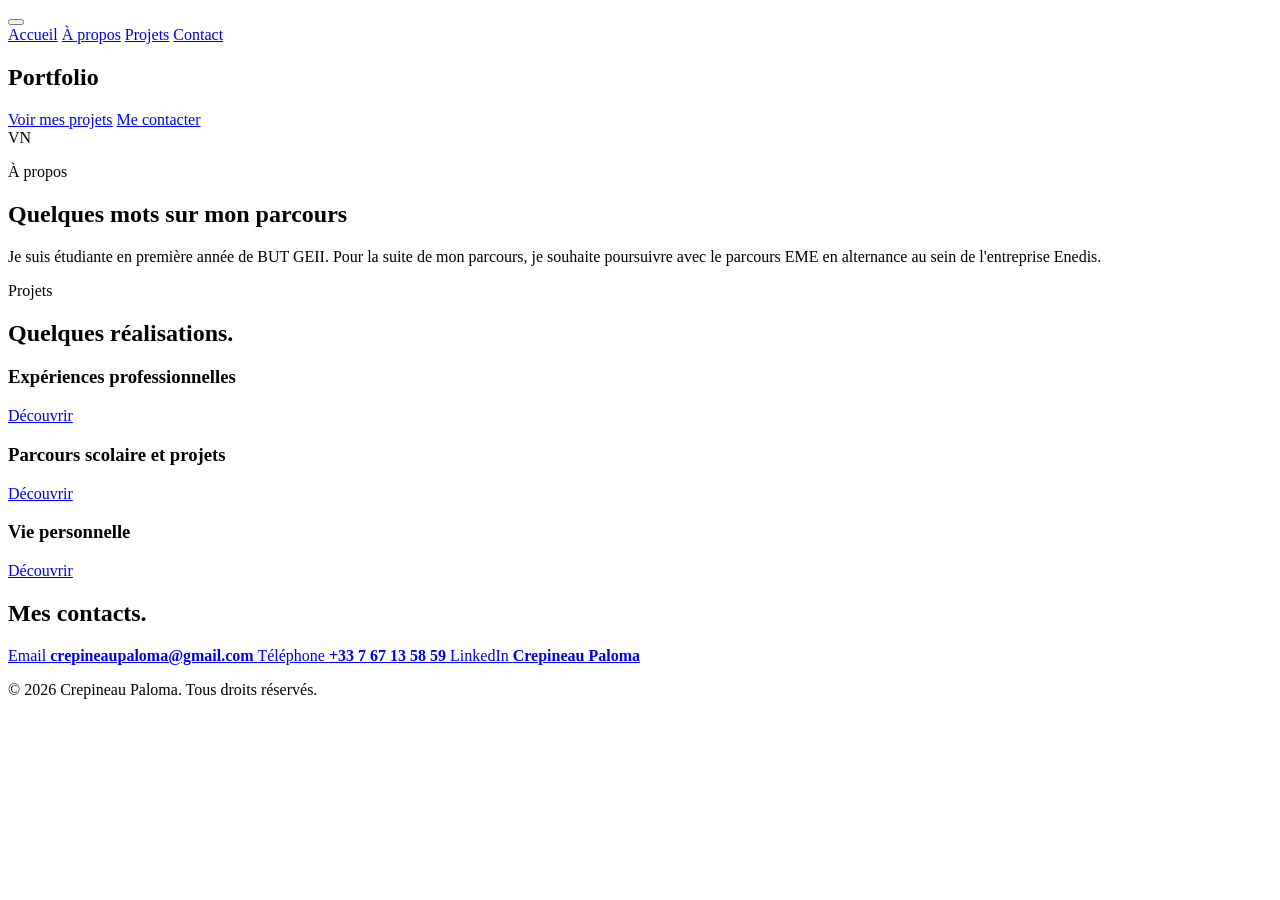
==== index.html @ dc156ab0 "Add files via upload" ====
﻿<!DOCTYPE html>
<html lang="fr">
<head>
  <meta charset="UTF-8">
  <meta name="viewport" content="width=device-width, initial-scale=1.0">
  <title>Mon Portfolio</title>
  <link rel="preconnect" href="https://fonts.googleapis.com">
  <link rel="preconnect" href="https://fonts.gstatic.com" crossorigin>
  <link href="https://fonts.googleapis.com/css2?family=Inter:wght@400;500;600;700;800&display=swap" rel="stylesheet">
  <link rel="stylesheet" href="style.css">
</head>
<body>
  <header class="site-header">
    <a class="logo" href="#accueil"></a>

    <button class="menu-toggle" type="button" aria-label="Ouvrir le menu" aria-expanded="false">
      <span></span>
      <span></span>
      <span></span>
    </button>

    <nav class="nav">
      <a href="#accueil">Accueil</a>
      <a href="#apropos">À propos</a>
      <a href="#projets">Projets</a>
      <a href="#contact">Contact</a>
    </nav>
  </header>

  <main>
    <section class="hero" id="accueil">
      <div class="hero-content">
        <p class="eyebrow"></p>
        <h1>Portfolio<span>
          
        </span></h1>
        <p class="hero-text">
          
        </p>
        <div class="hero-actions">
          <a class="button primary" href="#projets">Voir mes projets</a>
          <a class="button secondary" href="#contact">Me contacter</a>
        </div>
      </div>

      <div class="hero-visual" aria-label="Portrait ou image de présentation">
        <div class="portrait">
          <span>VN</span>
        </div>
      </div>
    </section>

    <section class="section about" id="apropos">
      <div class="section-heading">
        <p class="eyebrow">À propos</p>
        <h2>Quelques mots sur mon parcours</h2>
      </div>

      <div class="about-grid">
        <div>
          <p>
            Je suis étudiante en première année de BUT GEII. Pour la suite de mon parcours,
            je souhaite poursuivre avec le parcours EME en alternance au sein de l'entreprise Enedis.
          </p>
          <p>
            
          </p>
        </div>

        <div class="skills">
          
        </div>
      </div>
    </section>

    <section class="section projects" id="projets">
      <div class="section-heading">
        <p class="eyebrow">Projets</p>
        <h2>Quelques réalisations.</h2>
      </div>

      <div class="project-grid">
        <article class="project-card">
          <div class="project-image project-one"></div>
          <div class="project-body">
            <h3>Expériences professionnelles</h3>
            <p></p>
            <a href="site-vitrine.html">Découvrir</a>
          </div>
        </article>

        <article class="project-card">
          <div class="project-image project-two"></div>
          <div class="project-body">
            <h3>Parcours scolaire et projets</h3>
            <p></p>
            <a href="application-web.html">Découvrir</a>
          </div>
        </article>

        <article class="project-card">
          <div class="project-image project-three"></div>
          <div class="project-body">
            <h3>Vie personnelle</h3>
            <p></p>
            <a href="identite-visuelle.html">Découvrir</a>
          </div>
        </article>
      </div>
    </section>

    <section class="section contact" id="contact">
      <div class="contact-panel">
        <div>
          <p class="eyebrow"></p>
          <h2>Mes contacts.</h2>
          <p>
            
          </p>
        </div>

        <div class="contact-list">
          <a class="contact-item" href="mailto:votre.email@example.com">
            <span>Email</span>
            <strong>crepineaupaloma@gmail.com</strong>
          </a>

          <a class="contact-item" href="tel:+337 67 135859">
            <span>Téléphone</span>
            <strong>+33 7 67 13 58 59</strong>
          </a>

          <a class="contact-item" href="https://www.linkedin.com/in/palomacrepineau03/?skipRedirect=true" target="_blank" rel="noreferrer">
            <span>LinkedIn</span>
            <strong>Crepineau Paloma</strong>
          </a>
        </div>
      </div>
    </section>
  </main>

  <footer class="footer">
    <p>© 2026 Crepineau Paloma. Tous droits réservés.</p>
  </footer>

  <script src="script.js"></script>
</body>
</html>
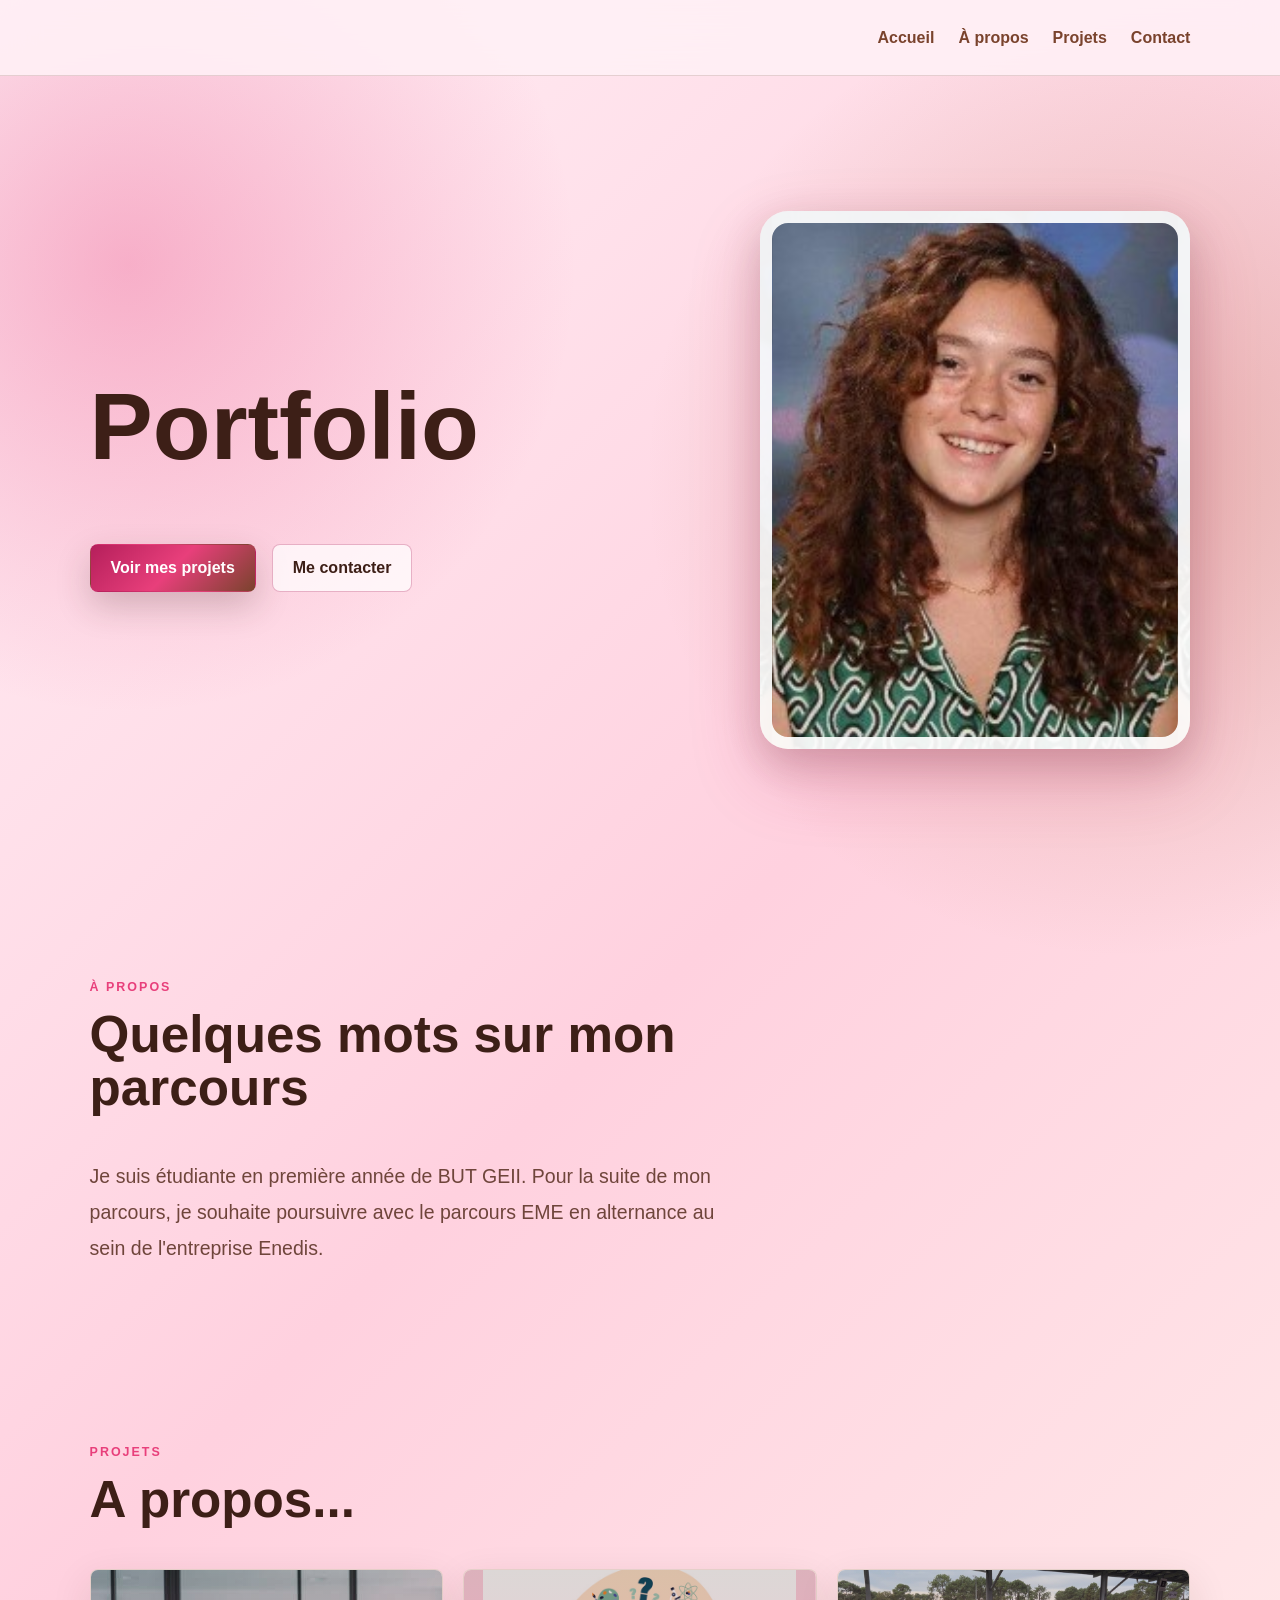
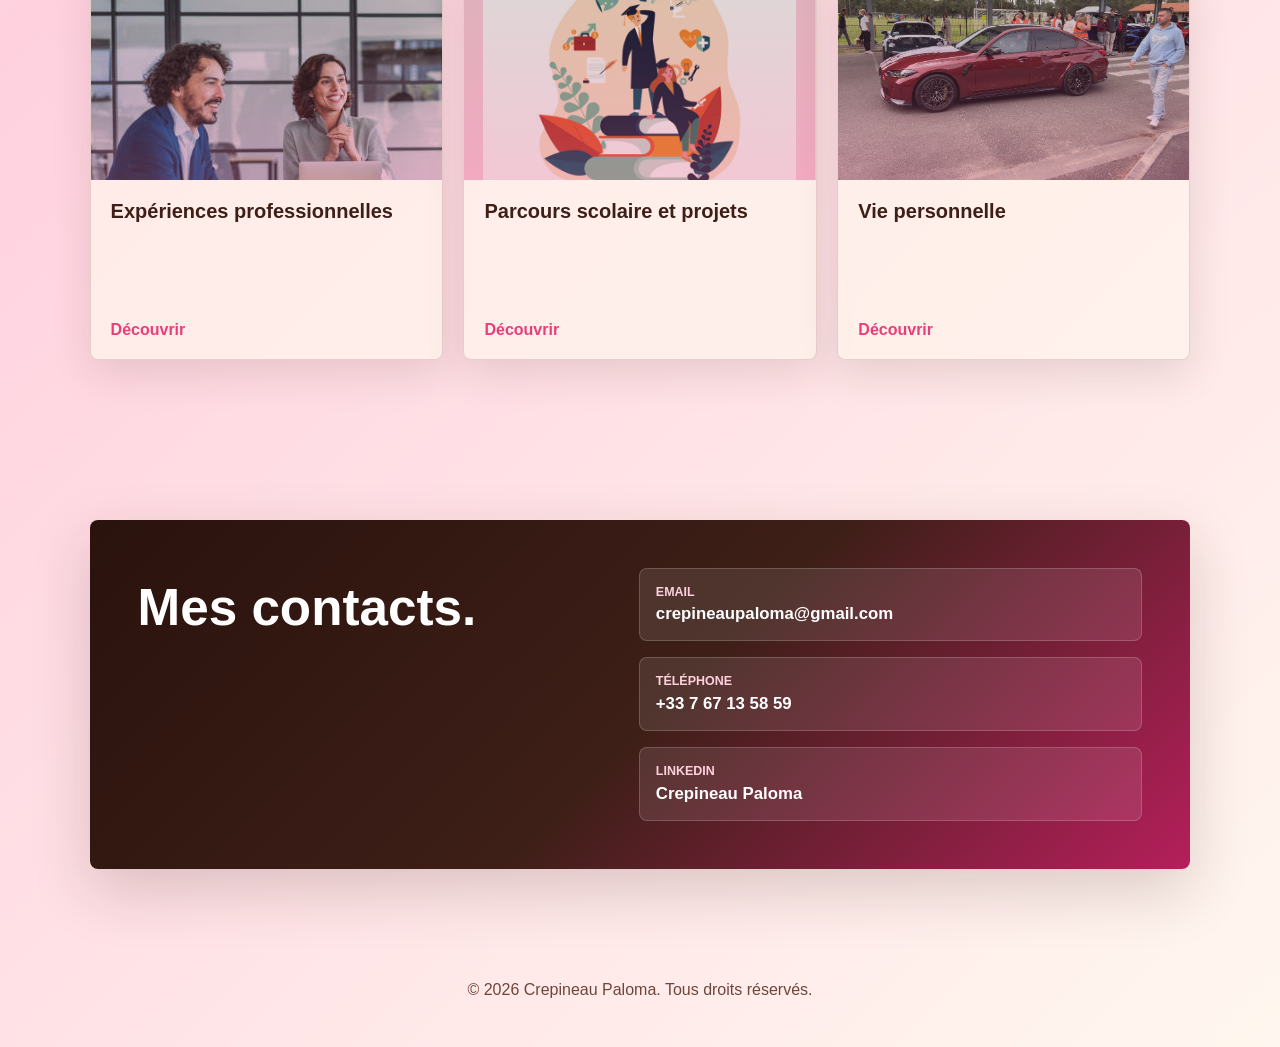
==== commit e943e426: "Update project section heading in index.html" ====
--- a/index.html
+++ b/index.html
@@ -1,149 +1,149 @@
-﻿<!DOCTYPE html>
-<html lang="fr">
-<head>
-  <meta charset="UTF-8">
-  <meta name="viewport" content="width=device-width, initial-scale=1.0">
-  <title>Mon Portfolio</title>
-  <link rel="preconnect" href="https://fonts.googleapis.com">
-  <link rel="preconnect" href="https://fonts.gstatic.com" crossorigin>
-  <link href="https://fonts.googleapis.com/css2?family=Inter:wght@400;500;600;700;800&display=swap" rel="stylesheet">
-  <link rel="stylesheet" href="style.css">
-</head>
-<body>
-  <header class="site-header">
-    <a class="logo" href="#accueil"></a>
-
-    <button class="menu-toggle" type="button" aria-label="Ouvrir le menu" aria-expanded="false">
-      <span></span>
-      <span></span>
-      <span></span>
-    </button>
-
-    <nav class="nav">
-      <a href="#accueil">Accueil</a>
-      <a href="#apropos">À propos</a>
-      <a href="#projets">Projets</a>
-      <a href="#contact">Contact</a>
-    </nav>
-  </header>
-
-  <main>
-    <section class="hero" id="accueil">
-      <div class="hero-content">
-        <p class="eyebrow"></p>
-        <h1>Portfolio<span>
-          
-        </span></h1>
-        <p class="hero-text">
-          
-        </p>
-        <div class="hero-actions">
-          <a class="button primary" href="#projets">Voir mes projets</a>
-          <a class="button secondary" href="#contact">Me contacter</a>
-        </div>
-      </div>
-
-      <div class="hero-visual" aria-label="Portrait ou image de présentation">
-        <div class="portrait">
-          <span>VN</span>
-        </div>
-      </div>
-    </section>
-
-    <section class="section about" id="apropos">
-      <div class="section-heading">
-        <p class="eyebrow">À propos</p>
-        <h2>Quelques mots sur mon parcours</h2>
-      </div>
-
-      <div class="about-grid">
-        <div>
-          <p>
-            Je suis étudiante en première année de BUT GEII. Pour la suite de mon parcours,
-            je souhaite poursuivre avec le parcours EME en alternance au sein de l'entreprise Enedis.
-          </p>
-          <p>
-            
-          </p>
-        </div>
-
-        <div class="skills">
-          
-        </div>
-      </div>
-    </section>
-
-    <section class="section projects" id="projets">
-      <div class="section-heading">
-        <p class="eyebrow">Projets</p>
-        <h2>Quelques réalisations.</h2>
-      </div>
-
-      <div class="project-grid">
-        <article class="project-card">
-          <div class="project-image project-one"></div>
-          <div class="project-body">
-            <h3>Expériences professionnelles</h3>
-            <p></p>
-            <a href="site-vitrine.html">Découvrir</a>
-          </div>
-        </article>
-
-        <article class="project-card">
-          <div class="project-image project-two"></div>
-          <div class="project-body">
-            <h3>Parcours scolaire et projets</h3>
-            <p></p>
-            <a href="application-web.html">Découvrir</a>
-          </div>
-        </article>
-
-        <article class="project-card">
-          <div class="project-image project-three"></div>
-          <div class="project-body">
-            <h3>Vie personnelle</h3>
-            <p></p>
-            <a href="identite-visuelle.html">Découvrir</a>
-          </div>
-        </article>
-      </div>
-    </section>
-
-    <section class="section contact" id="contact">
-      <div class="contact-panel">
-        <div>
-          <p class="eyebrow"></p>
-          <h2>Mes contacts.</h2>
-          <p>
-            
-          </p>
-        </div>
-
-        <div class="contact-list">
-          <a class="contact-item" href="mailto:votre.email@example.com">
-            <span>Email</span>
-            <strong>crepineaupaloma@gmail.com</strong>
-          </a>
-
-          <a class="contact-item" href="tel:+337 67 135859">
-            <span>Téléphone</span>
-            <strong>+33 7 67 13 58 59</strong>
-          </a>
-
-          <a class="contact-item" href="https://www.linkedin.com/in/palomacrepineau03/?skipRedirect=true" target="_blank" rel="noreferrer">
-            <span>LinkedIn</span>
-            <strong>Crepineau Paloma</strong>
-          </a>
-        </div>
-      </div>
-    </section>
-  </main>
-
-  <footer class="footer">
-    <p>© 2026 Crepineau Paloma. Tous droits réservés.</p>
-  </footer>
-
-  <script src="script.js"></script>
-</body>
+﻿<!DOCTYPE html>
+<html lang="fr">
+<head>
+  <meta charset="UTF-8">
+  <meta name="viewport" content="width=device-width, initial-scale=1.0">
+  <title>Mon Portfolio</title>
+  <link rel="preconnect" href="https://fonts.googleapis.com">
+  <link rel="preconnect" href="https://fonts.gstatic.com" crossorigin>
+  <link href="https://fonts.googleapis.com/css2?family=Inter:wght@400;500;600;700;800&display=swap" rel="stylesheet">
+  <link rel="stylesheet" href="style.css">
+</head>
+<body>
+  <header class="site-header">
+    <a class="logo" href="#accueil"></a>
+
+    <button class="menu-toggle" type="button" aria-label="Ouvrir le menu" aria-expanded="false">
+      <span></span>
+      <span></span>
+      <span></span>
+    </button>
+
+    <nav class="nav">
+      <a href="#accueil">Accueil</a>
+      <a href="#apropos">À propos</a>
+      <a href="#projets">Projets</a>
+      <a href="#contact">Contact</a>
+    </nav>
+  </header>
+
+  <main>
+    <section class="hero" id="accueil">
+      <div class="hero-content">
+        <p class="eyebrow"></p>
+        <h1>Portfolio<span>
+          
+        </span></h1>
+        <p class="hero-text">
+          
+        </p>
+        <div class="hero-actions">
+          <a class="button primary" href="#projets">Voir mes projets</a>
+          <a class="button secondary" href="#contact">Me contacter</a>
+        </div>
+      </div>
+
+      <div class="hero-visual" aria-label="Portrait ou image de présentation">
+        <div class="portrait">
+          <span>VN</span>
+        </div>
+      </div>
+    </section>
+
+    <section class="section about" id="apropos">
+      <div class="section-heading">
+        <p class="eyebrow">À propos</p>
+        <h2>Quelques mots sur mon parcours</h2>
+      </div>
+
+      <div class="about-grid">
+        <div>
+          <p>
+            Je suis étudiante en première année de BUT GEII. Pour la suite de mon parcours,
+            je souhaite poursuivre avec le parcours EME en alternance au sein de l'entreprise Enedis.
+          </p>
+          <p>
+            
+          </p>
+        </div>
+
+        <div class="skills">
+          
+        </div>
+      </div>
+    </section>
+
+    <section class="section projects" id="projets">
+      <div class="section-heading">
+        <p class="eyebrow">Projets</p>
+        <h2>A propos...</h2>
+      </div>
+
+      <div class="project-grid">
+        <article class="project-card">
+          <div class="project-image project-one"></div>
+          <div class="project-body">
+            <h3>Expériences professionnelles</h3>
+            <p></p>
+            <a href="site-vitrine.html">Découvrir</a>
+          </div>
+        </article>
+
+        <article class="project-card">
+          <div class="project-image project-two"></div>
+          <div class="project-body">
+            <h3>Parcours scolaire et projets</h3>
+            <p></p>
+            <a href="application-web.html">Découvrir</a>
+          </div>
+        </article>
+
+        <article class="project-card">
+          <div class="project-image project-three"></div>
+          <div class="project-body">
+            <h3>Vie personnelle</h3>
+            <p></p>
+            <a href="identite-visuelle.html">Découvrir</a>
+          </div>
+        </article>
+      </div>
+    </section>
+
+    <section class="section contact" id="contact">
+      <div class="contact-panel">
+        <div>
+          <p class="eyebrow"></p>
+          <h2>Mes contacts.</h2>
+          <p>
+            
+          </p>
+        </div>
+
+        <div class="contact-list">
+          <a class="contact-item" href="mailto:votre.email@example.com">
+            <span>Email</span>
+            <strong>crepineaupaloma@gmail.com</strong>
+          </a>
+
+          <a class="contact-item" href="tel:+337 67 135859">
+            <span>Téléphone</span>
+            <strong>+33 7 67 13 58 59</strong>
+          </a>
+
+          <a class="contact-item" href="https://www.linkedin.com/in/palomacrepineau03/?skipRedirect=true" target="_blank" rel="noreferrer">
+            <span>LinkedIn</span>
+            <strong>Crepineau Paloma</strong>
+          </a>
+        </div>
+      </div>
+    </section>
+  </main>
+
+  <footer class="footer">
+    <p>© 2026 Crepineau Paloma. Tous droits réservés.</p>
+  </footer>
+
+  <script src="script.js"></script>
+</body>
 </html>
 
--- a/style.css
+++ b/style.css
@@ -0,0 +1,1002 @@
+﻿:root {
+  --pink-50: #fff0f5;
+  --pink-100: #ffd4e0;
+  --pink-300: #ef98ad;
+  --pink-500: #d85d82;
+  --pink-700: #a93661;
+  --brown-950: #2b1712;
+  --brown-900: #3d221b;
+  --brown-700: #714634;
+  --brown-500: #a46c52;
+  --cream: #fff4ec;
+  --ink: #2a1713;
+  --muted: #7a544b;
+  --shadow: 0 22px 60px rgba(61, 34, 27, 0.18);
+}
+
+* {
+  box-sizing: border-box;
+}
+
+html {
+  scroll-behavior: smooth;
+}
+
+body {
+  margin: 0;
+  font-family: "Inter", Arial, sans-serif;
+  color: var(--ink);
+  background:
+    radial-gradient(circle at top left, rgba(216, 93, 130, 0.34), transparent 34rem),
+    radial-gradient(circle at right 20%, rgba(164, 108, 82, 0.28), transparent 30rem),
+    linear-gradient(135deg, #fff0f5 0%, #f7c8d5 45%, #ffe7da 100%);
+}
+
+a {
+  color: inherit;
+  text-decoration: none;
+}
+
+.site-header {
+  position: sticky;
+  top: 0;
+  z-index: 20;
+  display: flex;
+  align-items: center;
+  justify-content: space-between;
+  min-height: 76px;
+  padding: 0 7vw;
+  background: rgba(255, 240, 245, 0.9);
+  border-bottom: 1px solid rgba(113, 70, 52, 0.18);
+  backdrop-filter: blur(18px);
+}
+
+.logo {
+  font-size: 1.15rem;
+  font-weight: 800;
+  color: var(--pink-700);
+}
+
+.nav {
+  display: flex;
+  align-items: center;
+  gap: 1.5rem;
+  color: var(--brown-700);
+  font-weight: 600;
+}
+
+.nav a {
+  transition: color 180ms ease;
+}
+
+.nav a:hover {
+  color: var(--pink-500);
+}
+
+.menu-toggle {
+  display: none;
+  width: 44px;
+  height: 44px;
+  align-items: center;
+  justify-content: center;
+  flex-direction: column;
+  gap: 5px;
+  border: 1px solid rgba(111, 70, 55, 0.2);
+  border-radius: 8px;
+  background: var(--cream);
+  cursor: pointer;
+}
+
+.menu-toggle span {
+  width: 19px;
+  height: 2px;
+  background: var(--brown-900);
+}
+
+.hero {
+  display: grid;
+  grid-template-columns: minmax(0, 1.1fr) minmax(280px, 0.9fr);
+  align-items: center;
+  gap: 4rem;
+  min-height: calc(100vh - 76px);
+  padding: 6rem 7vw;
+}
+
+.eyebrow {
+  margin: 0 0 0.85rem;
+  color: var(--pink-500);
+  font-size: 0.78rem;
+  font-weight: 800;
+  letter-spacing: 0.16em;
+  text-transform: uppercase;
+}
+
+h1,
+h2,
+h3,
+p {
+  margin-top: 0;
+}
+
+h1 {
+  max-width: 780px;
+  margin-bottom: 1.3rem;
+  color: var(--brown-900);
+  font-size: clamp(2.7rem, 7vw, 5.8rem);
+  line-height: 0.95;
+}
+
+h1 span {
+  color: var(--pink-500);
+}
+
+h2 {
+  color: var(--brown-900);
+  font-size: clamp(2rem, 4vw, 3.3rem);
+  line-height: 1.05;
+}
+
+h3 {
+  margin-bottom: 0.6rem;
+  color: var(--brown-900);
+  font-size: 1.25rem;
+}
+
+.hero-text {
+  max-width: 620px;
+  color: var(--muted);
+  font-size: 1.08rem;
+  line-height: 1.8;
+}
+
+.hero-actions {
+  display: flex;
+  flex-wrap: wrap;
+  gap: 1rem;
+  margin-top: 2rem;
+}
+
+.button {
+  display: inline-flex;
+  align-items: center;
+  justify-content: center;
+  min-height: 48px;
+  padding: 0 1.25rem;
+  border: 1px solid transparent;
+  border-radius: 8px;
+  font-weight: 800;
+  cursor: pointer;
+  transition: transform 180ms ease, box-shadow 180ms ease, background 180ms ease;
+}
+
+.button:hover {
+  transform: translateY(-2px);
+}
+
+.button.primary {
+  color: white;
+  background: linear-gradient(135deg, var(--pink-700), var(--brown-900));
+  box-shadow: 0 14px 34px rgba(63, 40, 35, 0.22);
+}
+
+.button.secondary {
+  color: var(--brown-900);
+  background: rgba(255, 212, 224, 0.58);
+  border-color: rgba(113, 70, 52, 0.28);
+}
+
+.hero-visual {
+  display: flex;
+  justify-content: center;
+}
+
+.portrait {
+  position: relative;
+  display: grid;
+  width: min(100%, 380px);
+  aspect-ratio: 4 / 5;
+  place-items: center;
+  overflow: hidden;
+  border: 12px solid rgba(255, 255, 255, 0.7);
+  border-radius: 28px;
+  background-image: url("images/CREPINEAU_Paloma.jpg");
+  background-position: center;
+  background-size: cover;
+  box-shadow: var(--shadow);
+}
+
+.portrait span {
+  display: grid;
+  width: 118px;
+  height: 118px;
+  place-items: center;
+  border-radius: 50%;
+  color: white;
+  background: rgba(61, 34, 27, 0.78);
+  font-size: 2.5rem;
+  font-weight: 800;
+}
+
+.section {
+  padding: 5rem 7vw;
+}
+
+.section-heading {
+  max-width: 760px;
+  margin-bottom: 2.5rem;
+}
+
+.about-grid {
+  display: grid;
+  grid-template-columns: minmax(0, 1fr) minmax(260px, 420px);
+  gap: 3rem;
+  align-items: start;
+}
+
+.about-grid p {
+  color: var(--muted);
+  font-size: 1.22rem;
+  line-height: 1.85;
+}
+
+.skills {
+  display: flex;
+  flex-wrap: wrap;
+  gap: 0.8rem;
+}
+
+.skills span {
+  padding: 0.7rem 0.9rem;
+  border: 1px solid rgba(113, 70, 52, 0.18);
+  border-radius: 8px;
+  color: var(--brown-700);
+  background: rgba(255, 212, 224, 0.5);
+  font-weight: 700;
+}
+
+.project-grid {
+  display: grid;
+  grid-template-columns: repeat(3, minmax(0, 1fr));
+  gap: 1.3rem;
+}
+
+.project-card {
+  overflow: hidden;
+  border: 1px solid rgba(113, 70, 52, 0.18);
+  border-radius: 8px;
+  background: rgba(255, 244, 236, 0.76);
+  box-shadow: 0 14px 40px rgba(61, 34, 27, 0.12);
+}
+
+.project-image {
+  min-height: 210px;
+  background-size: cover;
+  background-position: center;
+}
+
+.project-one {
+  background:
+    linear-gradient(rgba(61, 34, 27, 0.18), rgba(216, 93, 130, 0.34)),
+    url("images/corpo.jpg");
+}
+
+.project-two {
+  background:
+    linear-gradient(rgba(61, 34, 27, 0.18), rgba(216, 93, 130, 0.34)),
+    url("images/scolaire.jpg");
+  background-size: contain;
+  background-position: center;
+  background-repeat: no-repeat;
+  background-color: var(--pink-100);
+}
+.project-three {
+  background:
+    linear-gradient(rgba(61, 34, 27, 0.18), rgba(216, 93, 130, 0.34)),
+    url("images/bm.JPG");
+  background-size: cover;
+  background-position: center 42%;
+}
+
+.project-body {
+  padding: 1.25rem;
+}
+
+.project-body p {
+  min-height: 72px;
+  color: var(--muted);
+  line-height: 1.6;
+}
+
+.project-body a {
+  color: var(--pink-500);
+  font-weight: 800;
+}
+
+.contact-panel {
+  display: grid;
+  grid-template-columns: minmax(0, 0.9fr) minmax(280px, 1fr);
+  gap: 3rem;
+  padding: 3rem;
+  border-radius: 8px;
+  background: linear-gradient(135deg, var(--brown-950), var(--brown-900) 52%, var(--pink-700));
+  color: white;
+  box-shadow: var(--shadow);
+}
+
+.contact-panel h2,
+.contact-panel .eyebrow {
+  color: white;
+}
+
+.contact-panel p {
+  color: rgba(255, 255, 255, 0.76);
+  line-height: 1.7;
+}
+
+.contact-list {
+  display: grid;
+  gap: 1rem;
+}
+
+.contact-item {
+  display: grid;
+  gap: 0.35rem;
+  border: 1px solid rgba(255, 255, 255, 0.18);
+  border-radius: 8px;
+  padding: 1rem;
+  background: rgba(255, 255, 255, 0.1);
+  transition: background 180ms ease, transform 180ms ease;
+}
+
+.contact-item:hover {
+  background: rgba(255, 212, 224, 0.18);
+  transform: translateY(-2px);
+}
+
+.contact-item span {
+  color: var(--pink-100);
+  font-size: 0.78rem;
+  font-weight: 800;
+  text-transform: uppercase;
+}
+
+.contact-item strong {
+  color: white;
+  font-size: 1.05rem;
+  overflow-wrap: anywhere;
+}
+
+.footer {
+  padding: 2rem 7vw;
+  color: var(--muted);
+  text-align: center;
+}
+
+.detail-hero {
+  display: grid;
+  min-height: calc(100vh - 76px);
+  align-items: center;
+  padding: 5rem 7vw;
+}
+
+.detail-panel {
+  display: grid;
+  grid-template-columns: minmax(0, 0.9fr) minmax(280px, 1fr);
+  gap: 3rem;
+  align-items: center;
+}
+
+.detail-copy p {
+  color: var(--muted);
+  line-height: 1.8;
+}
+
+.detail-image {
+  min-height: 420px;
+  border: 12px solid rgba(255, 244, 236, 0.8);
+  border-radius: 28px;
+  background-size: cover;
+  background-position: center;
+  box-shadow: var(--shadow);
+}
+
+.detail-image.site {
+  background:
+    linear-gradient(rgba(61, 34, 27, 0.18), rgba(216, 93, 130, 0.36)),
+    url("https://images.unsplash.com/photo-1518005020951-eccb494ad742?auto=format&fit=crop&w=1100&q=80");
+}
+
+.detail-image.app {
+  background:
+    linear-gradient(rgba(61, 34, 27, 0.18), rgba(216, 93, 130, 0.36)),
+    url("https://images.unsplash.com/photo-1559028012-481c04fa702d?auto=format&fit=crop&w=1100&q=80");
+}
+
+.detail-image.brand {
+  background:
+    linear-gradient(rgba(61, 34, 27, 0.18), rgba(216, 93, 130, 0.36)),
+    url("https://images.unsplash.com/photo-1525909002-1b05e0c869d8?auto=format&fit=crop&w=1100&q=80");
+}
+
+.detail-list {
+  display: grid;
+  gap: 0.8rem;
+  margin: 1.8rem 0;
+  padding: 0;
+  list-style: none;
+}
+
+.detail-list li {
+  padding: 0.9rem 1rem;
+  border: 1px solid rgba(113, 70, 52, 0.18);
+  border-radius: 8px;
+  color: var(--brown-900);
+  background: rgba(255, 212, 224, 0.48);
+  font-weight: 700;
+}
+
+.experiences-page {
+  gap: 3rem;
+}
+
+.experiences-intro {
+  align-self: end;
+  grid-template-columns: 1fr;
+}
+
+.experience-section {
+  display: grid;
+  gap: 1.1rem;
+  padding-bottom: 5rem;
+}
+
+.experience-card {
+  display: grid;
+  grid-template-columns: 220px minmax(0, 1fr);
+  column-gap: 1.4rem;
+  padding: 1.4rem;
+  border: 1px solid rgba(113, 70, 52, 0.18);
+  border-radius: 8px;
+  background: rgba(255, 244, 236, 0.78);
+  box-shadow: 0 14px 38px rgba(61, 34, 27, 0.1);
+}
+
+.experience-photo {
+  position: relative;
+  grid-row: span 4;
+  width: 100%;
+  min-height: 210px;
+  overflow: hidden;
+  border: 3px dashed rgba(113, 70, 52, 0.42);
+  border-radius: 8px;
+  background:
+    linear-gradient(135deg, rgba(255, 212, 224, 0.92), rgba(164, 108, 82, 0.34)),
+    var(--cream);
+}
+
+.experience-photo::after {
+  content: "Ajouter une photo";
+  position: absolute;
+  inset: 0;
+  display: grid;
+  place-items: center;
+  padding: 1rem;
+  color: var(--brown-700);
+  font-weight: 800;
+  text-align: center;
+}
+
+.experience-photo img {
+  position: relative;
+  z-index: 1;
+  display: block;
+  width: 100%;
+  height: 100%;
+  min-height: 210px;
+  object-fit: cover;
+}
+
+.experience-photo img[src="images/aston-martin.jpg"],
+.experience-photo img[src="images/vignes.jpg"],
+.experience-photo img[src="images/femme-de-chambre.jpg"],
+.experience-photo img[src="images/ikea.jpg"] {
+  opacity: 0;
+}
+
+.experience-header {
+  display: flex;
+  align-items: flex-start;
+  justify-content: space-between;
+  gap: 1rem;
+  margin-bottom: 0.9rem;
+}
+
+.experience-header h2 {
+  margin: 0;
+  font-size: clamp(1.35rem, 3vw, 2rem);
+}
+
+.duration {
+  flex: 0 0 auto;
+  padding: 0.7rem 0.9rem;
+  border-radius: 8px;
+  color: white;
+  background: linear-gradient(135deg, var(--pink-700), var(--brown-900));
+  font-size: 0.9rem;
+  font-weight: 800;
+}
+
+.experience-card p {
+  max-width: 900px;
+  color: var(--muted);
+  line-height: 1.75;
+}
+
+.competences {
+  display: flex;
+  flex-wrap: wrap;
+  gap: 0.7rem;
+  margin-top: 1rem;
+}
+
+.competences span {
+  padding: 0.65rem 0.8rem;
+  border: 1px solid rgba(113, 70, 52, 0.18);
+  border-radius: 8px;
+  color: var(--brown-900);
+  background: rgba(255, 212, 224, 0.55);
+  font-weight: 700;
+}
+
+@media (max-width: 860px) {
+  .menu-toggle {
+    display: flex;
+  }
+
+  .nav {
+    position: absolute;
+    top: 76px;
+    right: 7vw;
+    display: none;
+    width: min(260px, 86vw);
+    padding: 1rem;
+    flex-direction: column;
+    align-items: stretch;
+    border: 1px solid rgba(111, 70, 55, 0.14);
+    border-radius: 8px;
+    background: var(--cream);
+    box-shadow: var(--shadow);
+  }
+
+  .nav.open {
+    display: flex;
+  }
+
+  .hero,
+  .about-grid,
+  .contact-panel,
+  .detail-panel {
+    grid-template-columns: 1fr;
+  }
+
+  .hero {
+    gap: 2.5rem;
+    min-height: auto;
+    padding-top: 4rem;
+  }
+
+  .project-grid {
+    grid-template-columns: 1fr;
+  }
+
+  .contact-panel {
+    padding: 2rem;
+  }
+
+  .detail-image {
+    min-height: 320px;
+  }
+
+  .experience-header {
+    flex-direction: column;
+  }
+
+  .duration {
+    width: 100%;
+    text-align: center;
+  }
+
+  .experience-card {
+    grid-template-columns: 1fr;
+  }
+
+  .experience-photo {
+    grid-row: auto;
+    margin-bottom: 1rem;
+  }
+}
+
+@media (max-width: 520px) {
+  .site-header,
+  .hero,
+  .section,
+  .footer {
+    padding-left: 1.2rem;
+    padding-right: 1.2rem;
+  }
+
+  .hero-actions {
+    align-items: stretch;
+    flex-direction: column;
+  }
+
+  .button {
+    width: 100%;
+  }
+
+  .contact-panel {
+    padding: 1.4rem;
+  }
+}
+
+/* Accueil : grand titre centre avec la photo dessous */
+.hero {
+  grid-template-columns: 1fr;
+  text-align: center;
+  gap: 2.4rem;
+  padding-top: 4rem;
+}
+
+.hero-content {
+  display: grid;
+  justify-items: center;
+}
+
+.hero h1 {
+  font-size: clamp(3.4rem, 8vw, 6.7rem);
+}
+
+.hero-text {
+  margin-left: auto;
+  margin-right: auto;
+}
+
+.hero-actions {
+  justify-content: center;
+}
+
+.hero-visual {
+  justify-content: center;
+}
+
+
+/* Accueil : afficher la photo sans initiales */
+.portrait span {
+  display: none;
+}
+
+
+
+/* Accueil plus dynamique : titre a gauche, photo a droite */
+:root {
+  --pink-50: #fff0f6;
+  --pink-100: #ffd1df;
+  --pink-300: #ff8fb0;
+  --pink-500: #e83f7b;
+  --pink-700: #b51f5b;
+  --brown-950: #2a120d;
+  --brown-900: #3d1f17;
+  --brown-700: #7a432d;
+  --brown-500: #b46f4b;
+  --cream: #fff7ef;
+  --muted: #6f453b;
+}
+
+body {
+  background:
+    radial-gradient(circle at 10% 10%, rgba(232, 63, 123, 0.34), transparent 28rem),
+    radial-gradient(circle at 88% 18%, rgba(180, 111, 75, 0.34), transparent 30rem),
+    linear-gradient(135deg, #fff0f6 0%, #ffd1df 42%, #fff7ef 100%);
+}
+
+.hero {
+  grid-template-columns: minmax(0, 1.05fr) minmax(300px, 0.95fr);
+  text-align: left;
+  gap: 4.5rem;
+  padding-top: 5rem;
+}
+
+.hero-content {
+  justify-items: start;
+}
+
+.hero h1 {
+  font-size: clamp(3.3rem, 7.4vw, 6.6rem);
+}
+
+.hero-text {
+  margin-left: 0;
+  margin-right: 0;
+  color: var(--brown-900);
+  font-size: 1.18rem;
+  font-weight: 500;
+}
+
+.hero-actions {
+  justify-content: flex-start;
+}
+
+.hero-visual {
+  justify-content: flex-end;
+}
+
+.portrait {
+  width: min(100%, 430px);
+  border-color: rgba(255, 255, 255, 0.92);
+  box-shadow: 0 28px 70px rgba(181, 31, 91, 0.22), 0 14px 38px rgba(61, 31, 23, 0.18);
+}
+
+.button.primary {
+  background: linear-gradient(135deg, var(--pink-700), var(--pink-500), var(--brown-700));
+}
+
+.button.secondary {
+  background: rgba(255, 255, 255, 0.72);
+  border-color: rgba(181, 31, 91, 0.32);
+}
+
+@media (max-width: 860px) {
+  .hero {
+    grid-template-columns: 1fr;
+    text-align: center;
+  }
+
+  .hero-content {
+    justify-items: center;
+  }
+
+  .hero-text {
+    margin-left: auto;
+    margin-right: auto;
+  }
+
+  .hero-actions,
+  .hero-visual {
+    justify-content: center;
+  }
+}
+
+
+
+
+
+
+
+
+/* Logo baccalaureat : image entiere sur fond blanc */
+.logo-photo {
+  display: grid;
+  place-items: center;
+  padding: 1rem;
+  background: #ffffff;
+  border-style: solid;
+}
+
+.logo-photo::after {
+  display: none;
+}
+
+.logo-photo img {
+  width: 100%;
+  height: 100%;
+  min-height: 0;
+  object-fit: contain;
+  object-position: center center;
+}
+
+
+
+
+
+
+
+.project-feature {
+  grid-template-columns: minmax(390px, 44%) minmax(0, 1fr);
+  column-gap: 2rem;
+  row-gap: 1.35rem;
+  padding: 2rem;
+}
+
+.project-main-photo {
+  grid-row: 1 / span 2;
+  position: relative;
+  width: 100%;
+  aspect-ratio: 16 / 9;
+  overflow: hidden;
+  border: 3px solid rgba(113, 70, 52, 0.25);
+  border-radius: 8px;
+  background: transparent;
+}
+
+.project-main-photo img {
+  display: block;
+  width: 100%;
+  height: 100%;
+  object-fit: cover;
+  object-position: center center;
+}
+
+.project-header,
+.project-description {
+  align-self: start;
+}
+
+.project-description {
+  grid-column: 2;
+  display: grid;
+  gap: 0.85rem;
+}
+
+.project-description p {
+  margin: 0;
+}
+
+.project-gallery {
+  display: grid;
+  grid-column: 1 / -1;
+  grid-template-columns: repeat(3, minmax(0, 1fr));
+  gap: 1rem;
+}
+
+.project-photo-slot {
+  display: grid;
+  grid-template-rows: minmax(0, 1fr) auto;
+  min-height: 210px;
+  overflow: hidden;
+  border: 3px solid rgba(113, 70, 52, 0.25);
+  border-radius: 8px;
+  background: rgba(255, 255, 255, 0.72);
+  color: var(--brown-700);
+  font-weight: 800;
+}
+
+.project-photo-slot img {
+  display: block;
+  width: 100%;
+  height: 100%;
+  min-height: 0;
+  object-fit: cover;
+  object-position: center center;
+}
+
+.project-photo-slot figcaption {
+  padding: 0.55rem 0.7rem;
+  color: var(--muted);
+  background: rgba(255, 244, 236, 0.92);
+  font-size: 0.78rem;
+  font-weight: 700;
+  text-align: center;
+}
+
+
+.project-tags {
+  grid-column: 1 / -1;
+  margin-top: 0;
+}
+
+@media (max-width: 900px) {
+  .project-feature {
+    grid-template-columns: 1fr;
+    padding: 1.5rem;
+  }
+
+  .project-main-photo,
+  .project-description {
+    grid-column: auto;
+    grid-row: auto;
+  }
+
+  .project-gallery {
+    grid-template-columns: 1fr;
+  }
+
+  .project-photo-slot {
+    min-height: 190px;
+  }
+}
+
+.personal-gallery {
+  display: grid;
+  grid-column: 2;
+  grid-template-columns: repeat(3, minmax(0, 1fr));
+  gap: 0.8rem;
+  margin-top: 1rem;
+}
+
+.personal-photo-slot {
+  display: grid;
+  min-height: 125px;
+  aspect-ratio: 4 / 3;
+  place-items: center;
+  border: 3px dashed rgba(113, 70, 52, 0.38);
+  border-radius: 8px;
+  background: rgba(255, 255, 255, 0.62);
+  color: var(--brown-700);
+  font-weight: 800;
+  text-align: center;
+}
+
+.personal-photo-slot img {
+  display: block;
+  width: 100%;
+  height: 100%;
+  object-fit: cover;
+  object-position: center center;
+}
+
+@media (max-width: 760px) {
+  .personal-gallery {
+    grid-column: auto;
+    grid-template-columns: 1fr;
+  }
+}
+/* Vie personnelle : galerie de 3 photos sous le texte */
+.personal-feature {
+  grid-template-columns: 1fr;
+  row-gap: 1rem;
+  align-items: start;
+}
+
+.experience-card.personal-feature .personal-gallery,
+.experiences-intro.personal-feature .personal-gallery {
+  grid-column: 1 / -1;
+}
+
+.personal-photo-slot {
+  padding: 0.8rem;
+}
+
+@media (max-width: 760px) {
+  .personal-gallery {
+    grid-template-columns: 1fr;
+  }
+}
+.personal-photo-slot.photo-filled {
+  padding: 0;
+  overflow: hidden;
+  border-style: solid;
+}
+
+.personal-photo-slot.photo-filled img {
+  min-height: 100%;
+}
+
+.personal-photo-slot.sport-24h img {
+  object-position: center 45%;
+}
+
+.personal-photo-slot.sport-musee img {
+  object-position: center 72%;
+}
+
+.personal-photo-slot.travel-avion img {
+  object-position: center center;
+}
+
+.personal-photo-slot.travel-crete img {
+  object-position: center center;
+}
+
+.personal-photo-slot.travel-portugal img {
+  object-position: center center;
+}
+.personal-photo-slot.personal-bm img,
+.personal-photo-slot.personal-crete-sun img,
+.personal-photo-slot.personal-pyla img {
+  object-position: center center;
+}
+
+
+
+
+
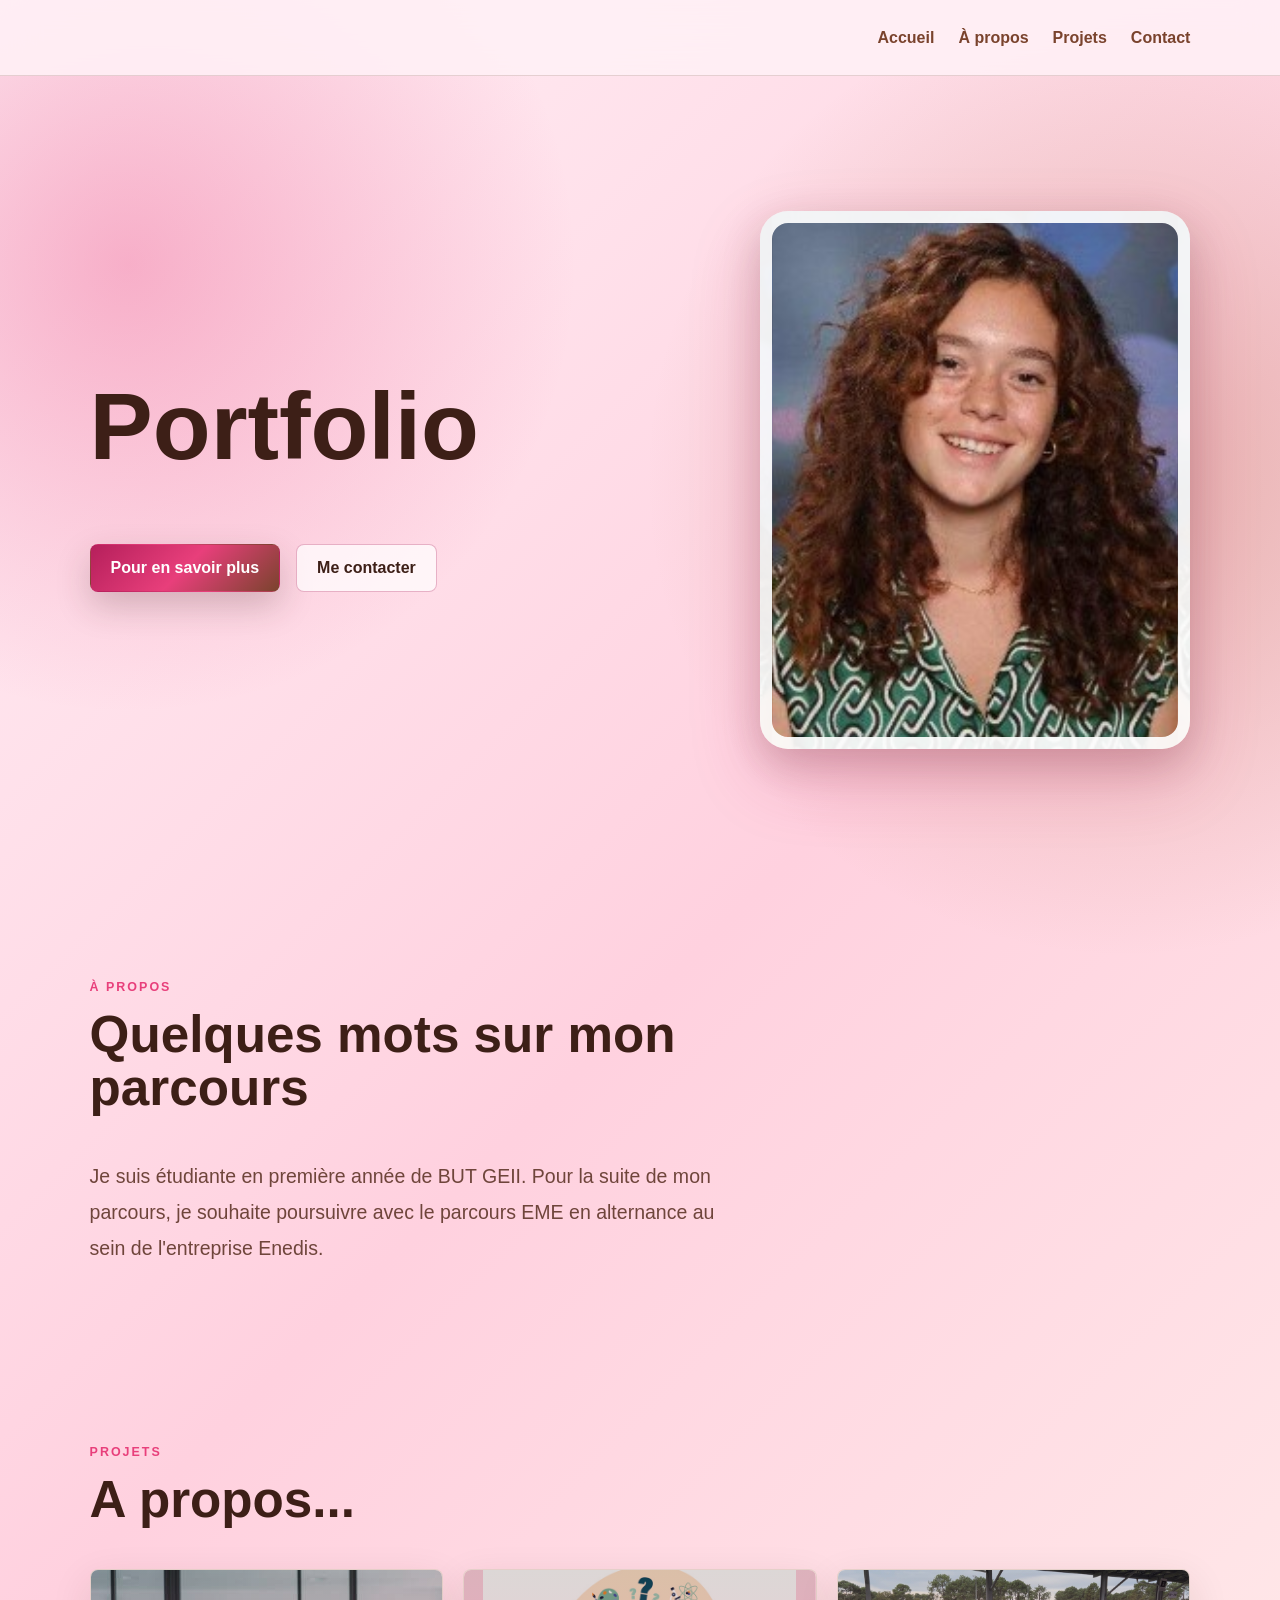
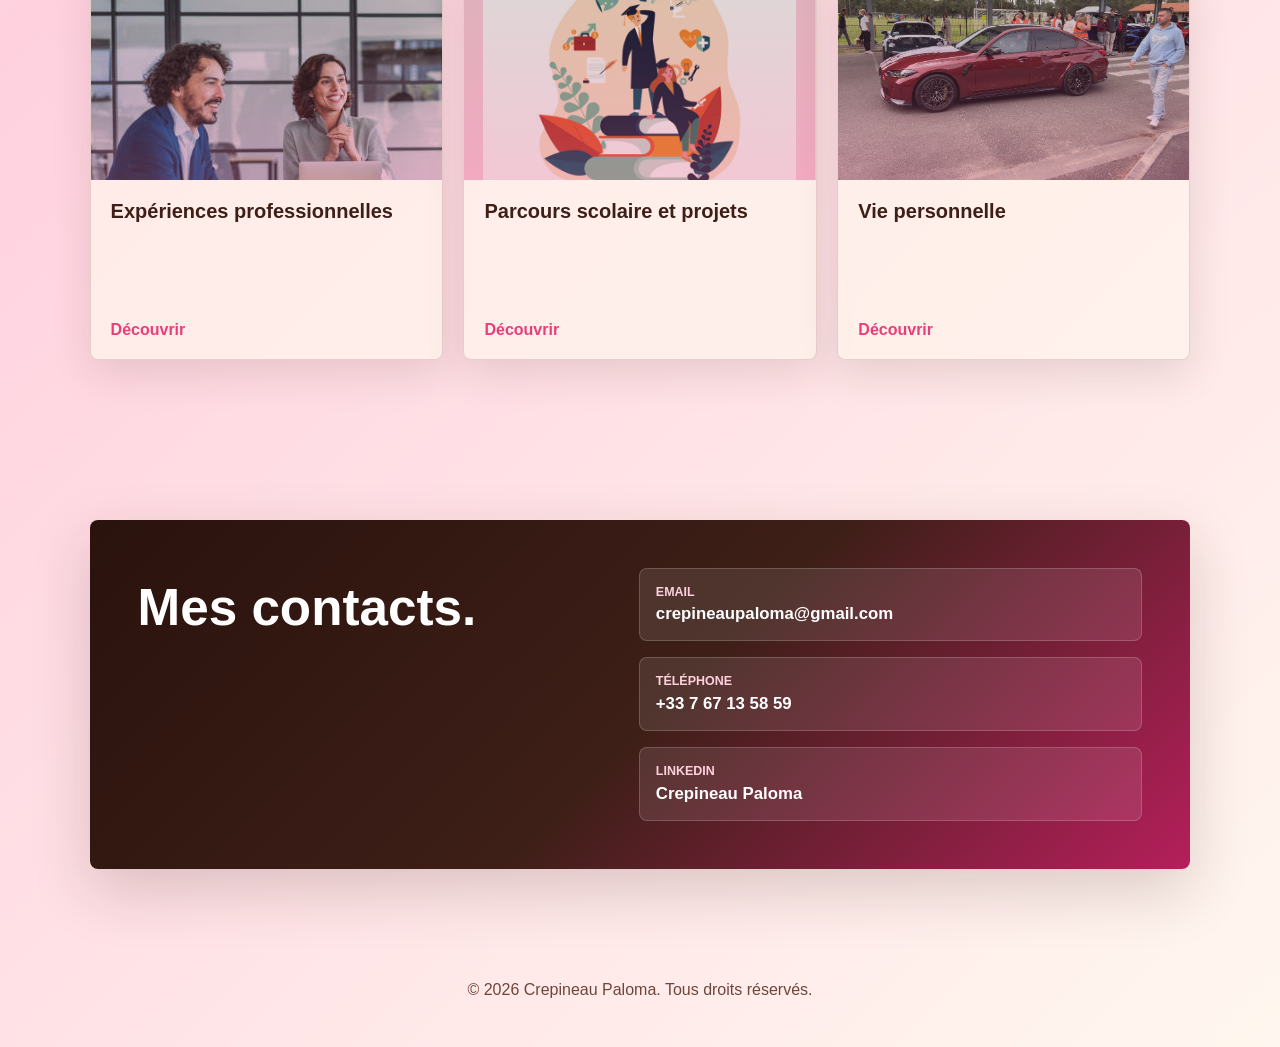
==== commit 101a114e: "Update index.html" ====
--- a/index.html
+++ b/index.html
@@ -38,7 +38,7 @@
           
         </p>
         <div class="hero-actions">
-          <a class="button primary" href="#projets">Voir mes projets</a>
+          <a class="button primary" href="#projets">Pour en savoir plus</a>
           <a class="button secondary" href="#contact">Me contacter</a>
         </div>
       </div>
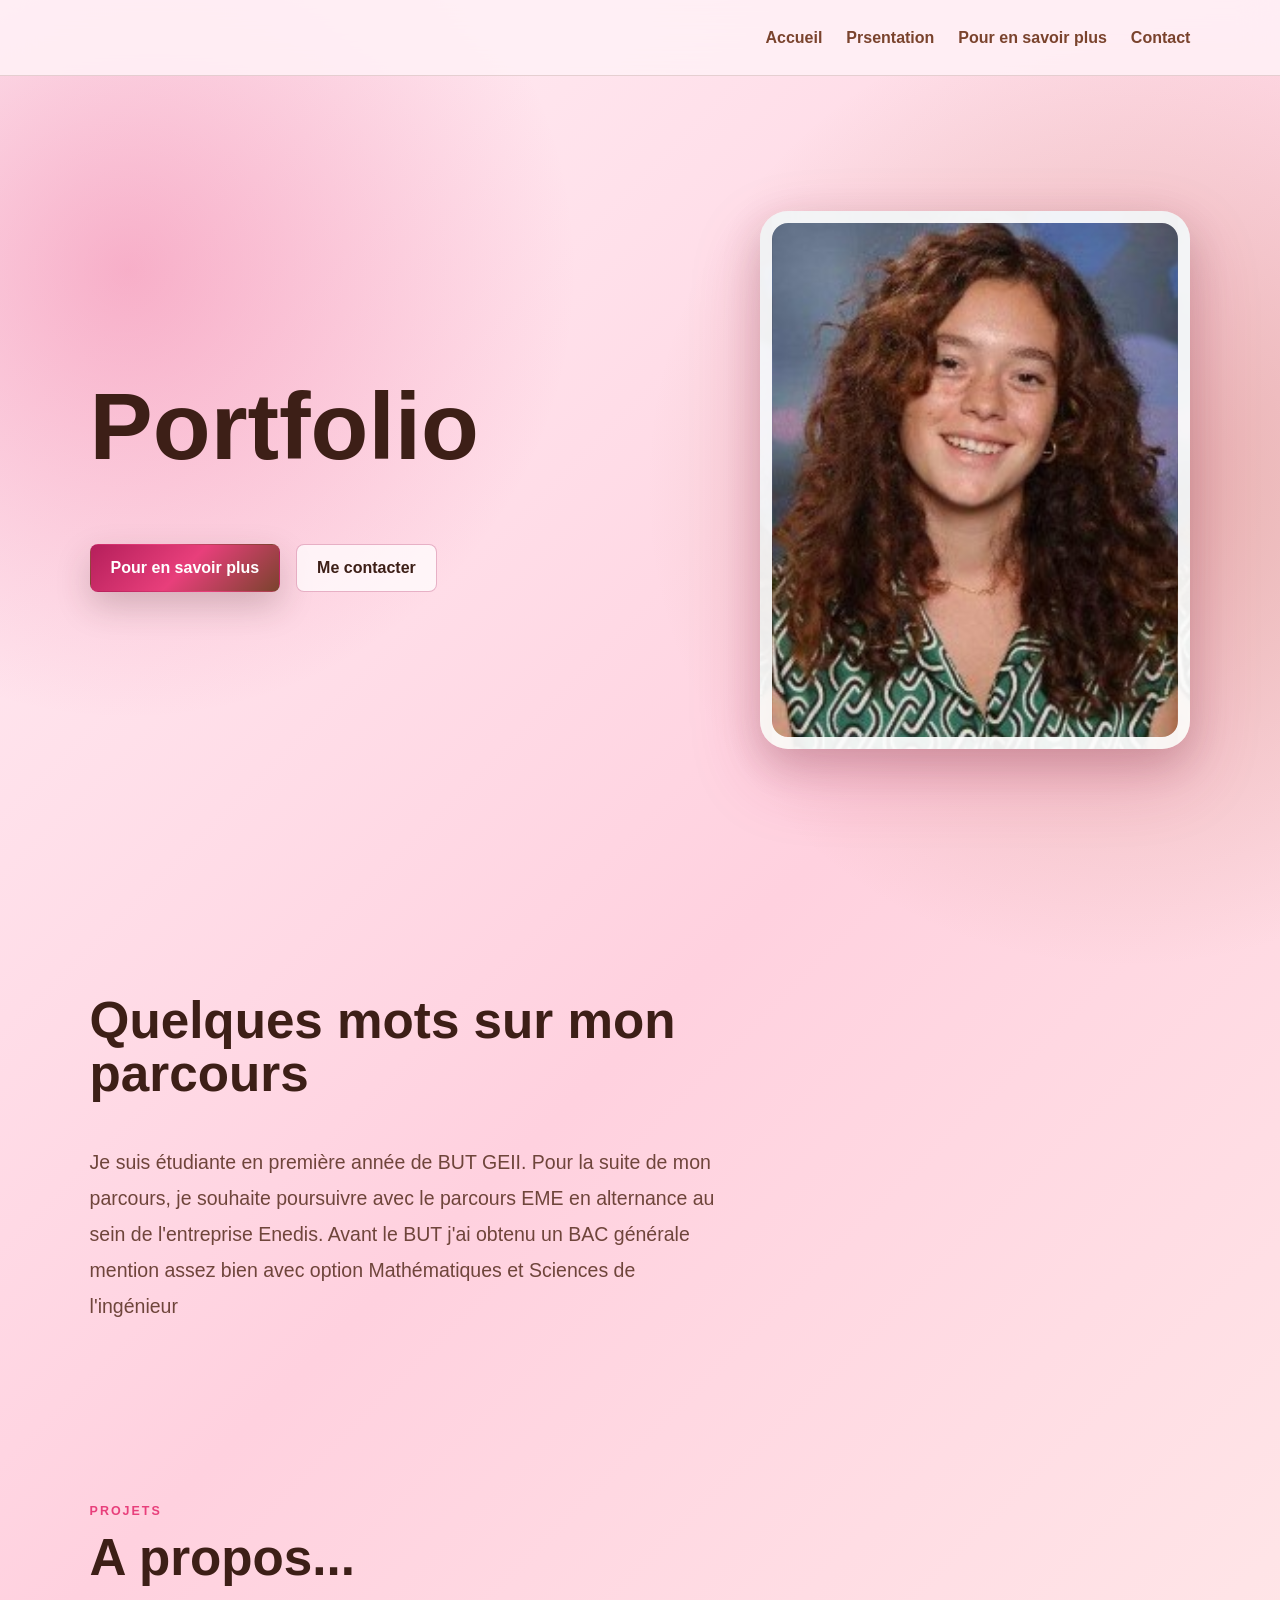
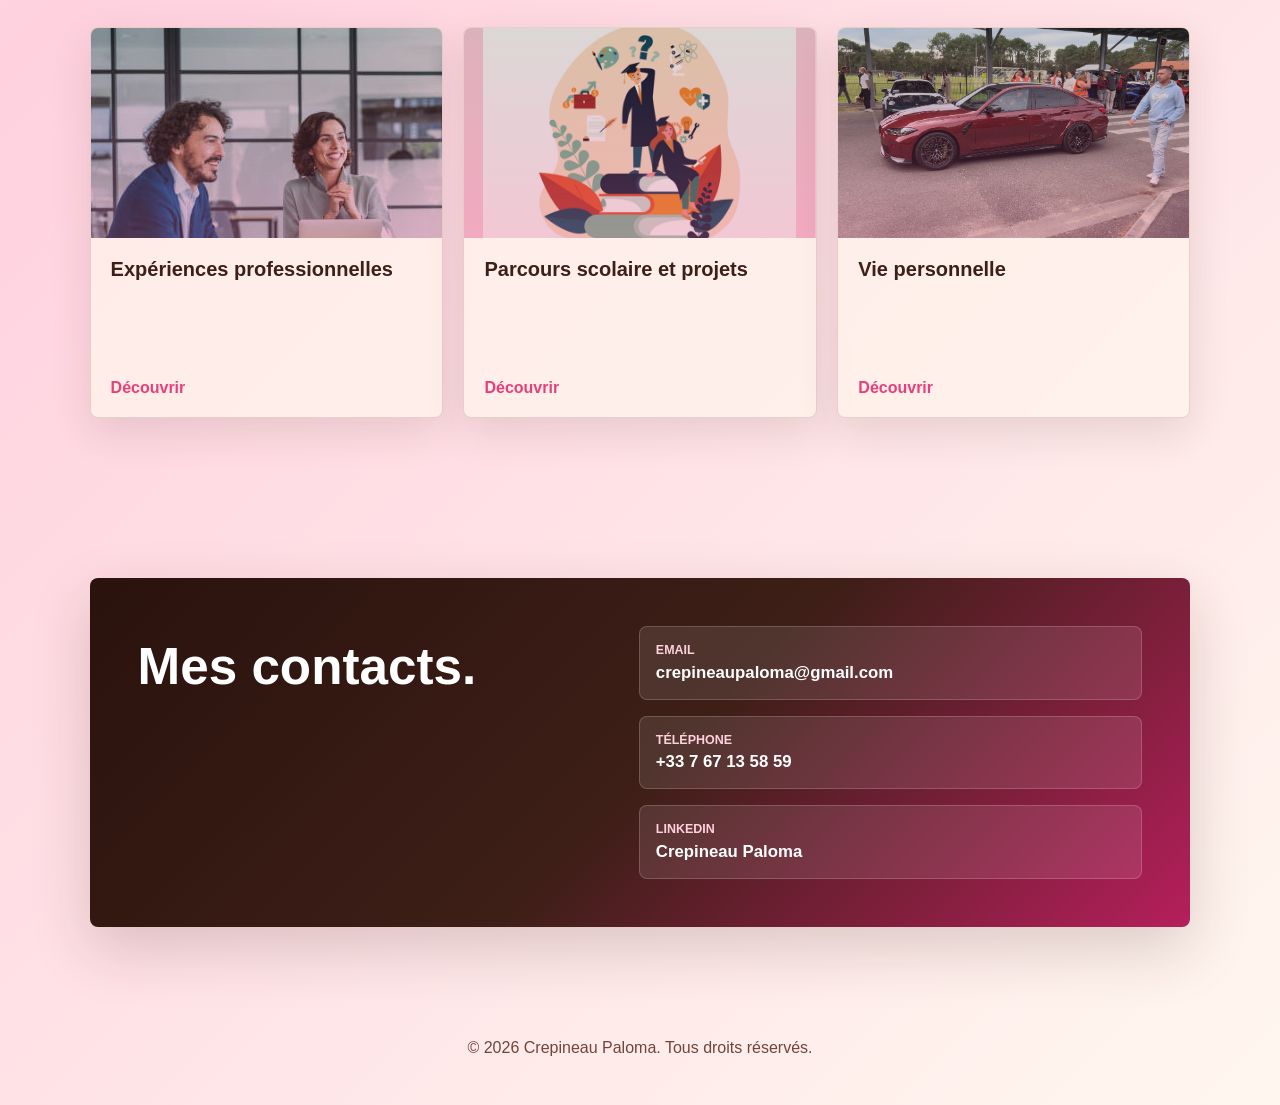
==== commit 5a6ceaf0: "Revise portfolio HTML structure and content Updated the HTML structure and content for the portfolio" ====
--- a/index.html
+++ b/index.html
@@ -21,8 +21,8 @@
 
     <nav class="nav">
       <a href="#accueil">Accueil</a>
-      <a href="#apropos">À propos</a>
-      <a href="#projets">Projets</a>
+      <a href="#apropos">Prsentation</a>
+      <a href="#projets">Pour en savoir plus</a>
       <a href="#contact">Contact</a>
     </nav>
   </header>
@@ -52,7 +52,7 @@
 
     <section class="section about" id="apropos">
       <div class="section-heading">
-        <p class="eyebrow">À propos</p>
+        <p class="eyebrow"></p>
         <h2>Quelques mots sur mon parcours</h2>
       </div>
 
@@ -60,7 +60,7 @@
         <div>
           <p>
             Je suis étudiante en première année de BUT GEII. Pour la suite de mon parcours,
-            je souhaite poursuivre avec le parcours EME en alternance au sein de l'entreprise Enedis.
+            je souhaite poursuivre avec le parcours EME en alternance au sein de l'entreprise Enedis. Avant le BUT j'ai obtenu un BAC générale mention assez bien avec option Mathématiques et Sciences de l'ingénieur 
           </p>
           <p>
             
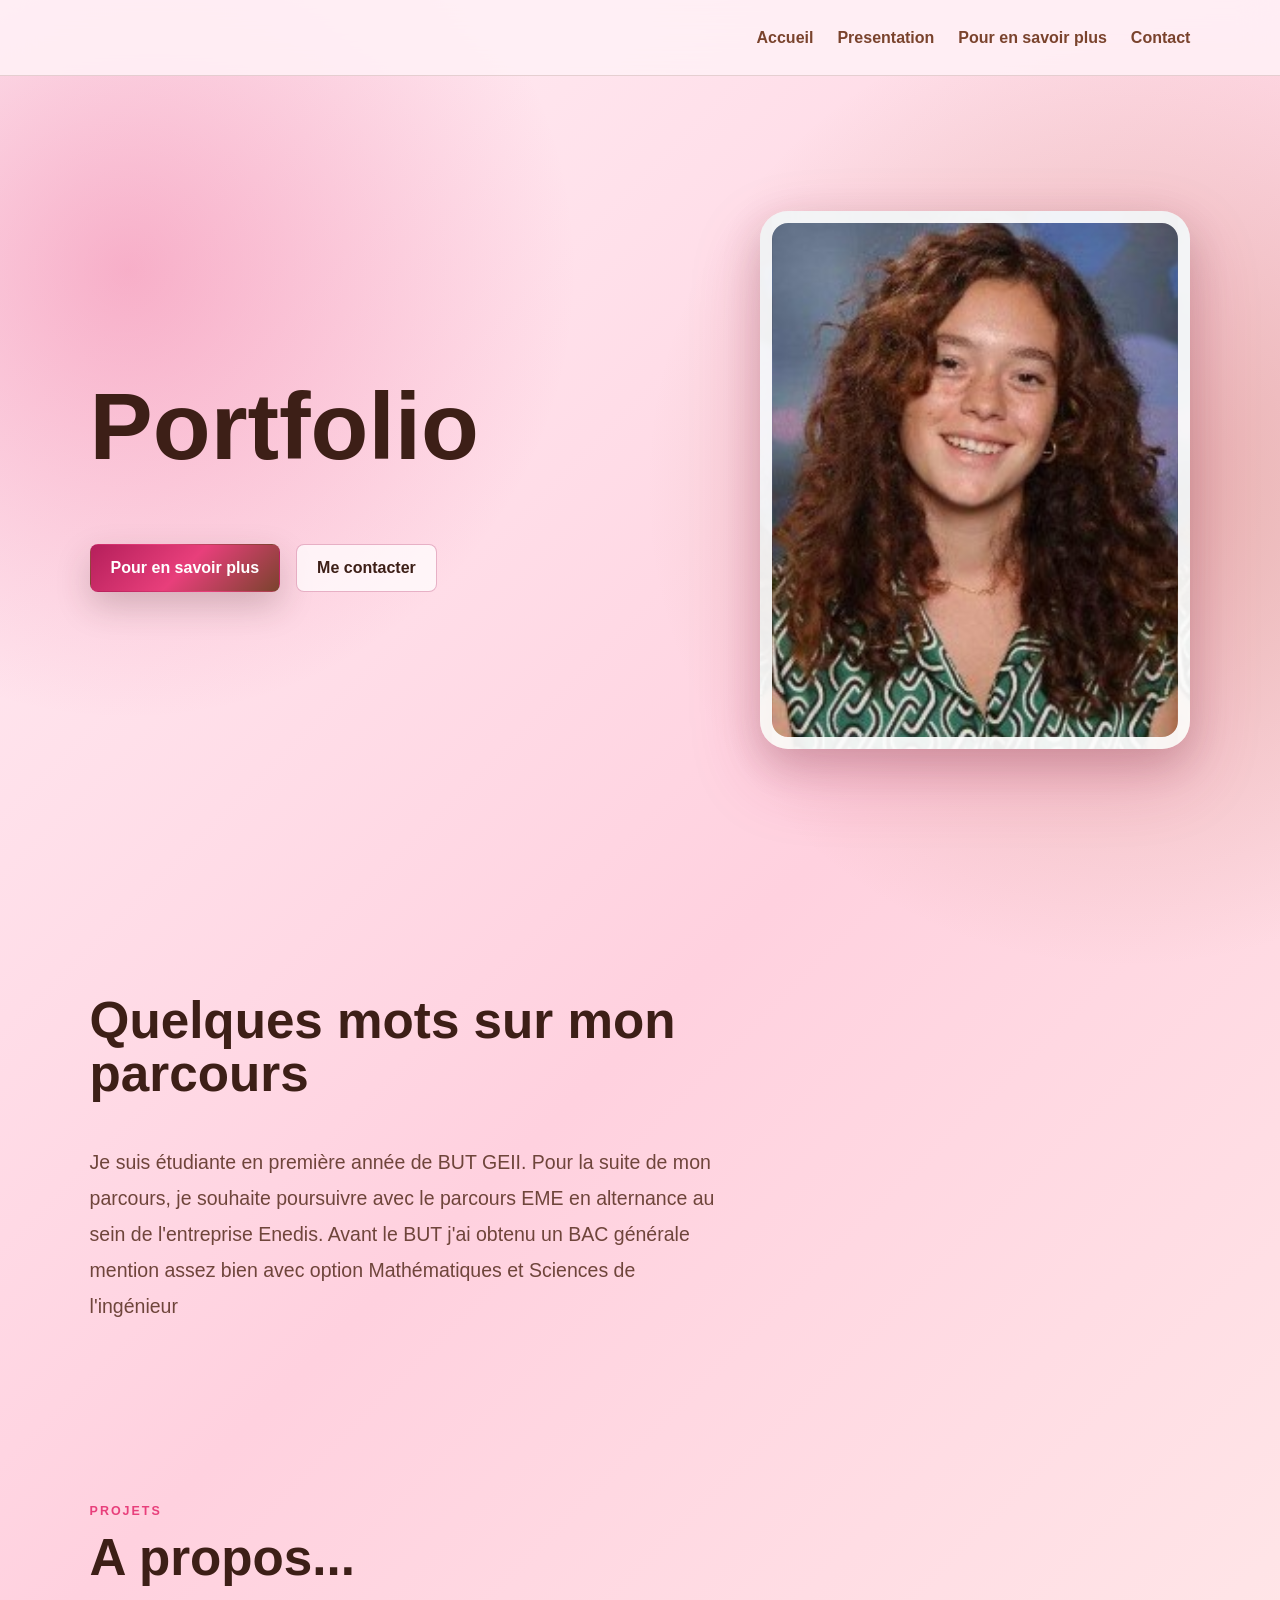
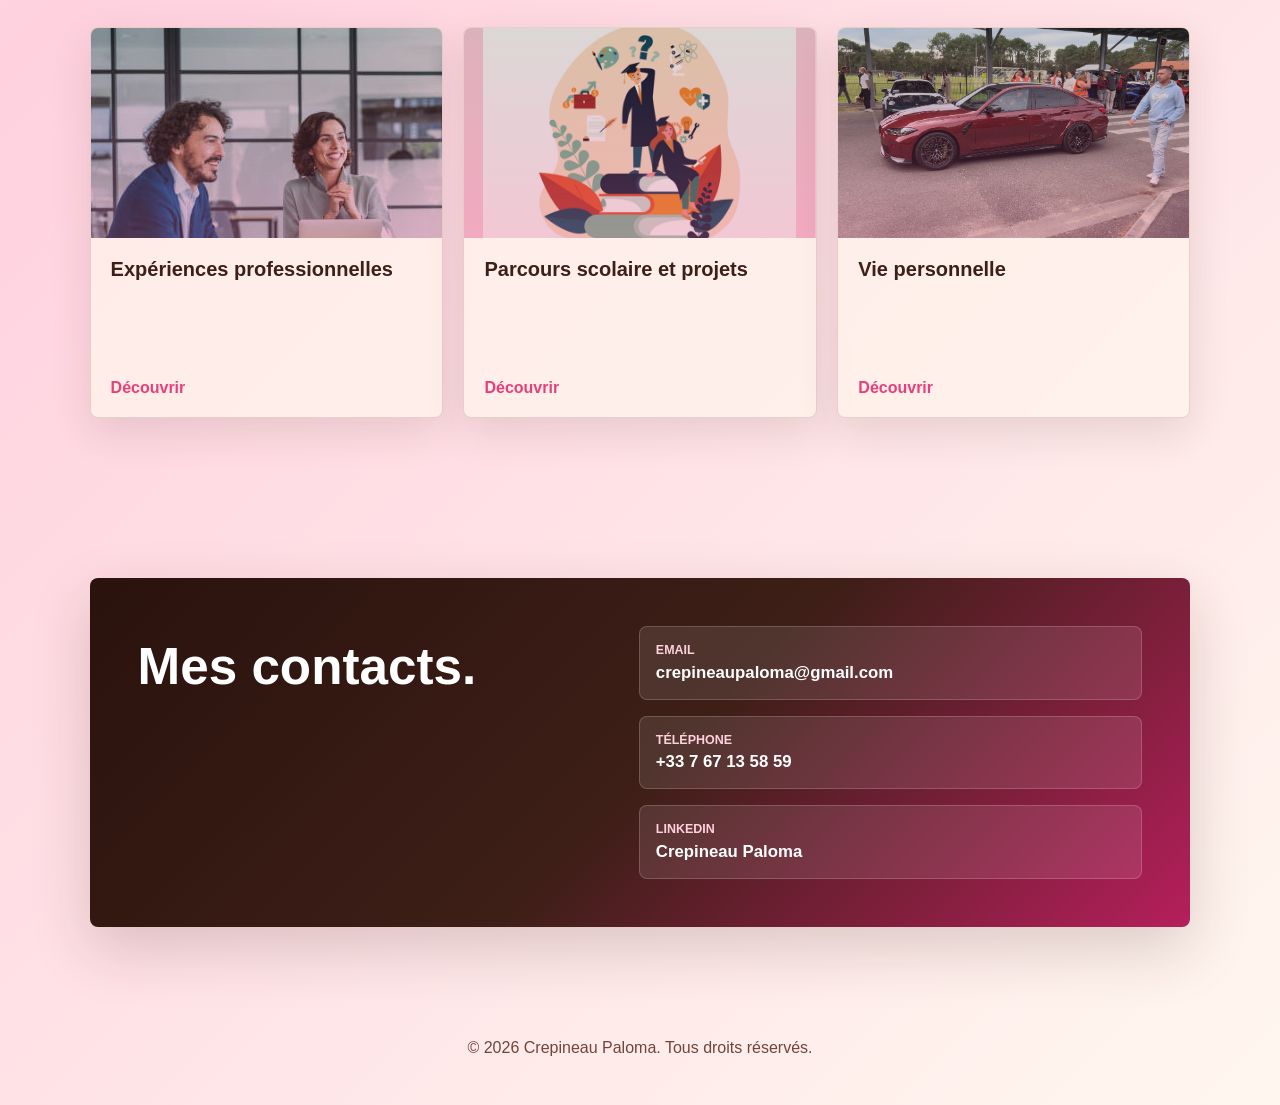
==== commit e9e84937: "Fix HTML formatting and update content" ====
--- a/index.html
+++ b/index.html
@@ -21,7 +21,7 @@
 
     <nav class="nav">
       <a href="#accueil">Accueil</a>
-      <a href="#apropos">Prsentation</a>
+      <a href="#apropos">Presentation</a>
       <a href="#projets">Pour en savoir plus</a>
       <a href="#contact">Contact</a>
     </nav>
